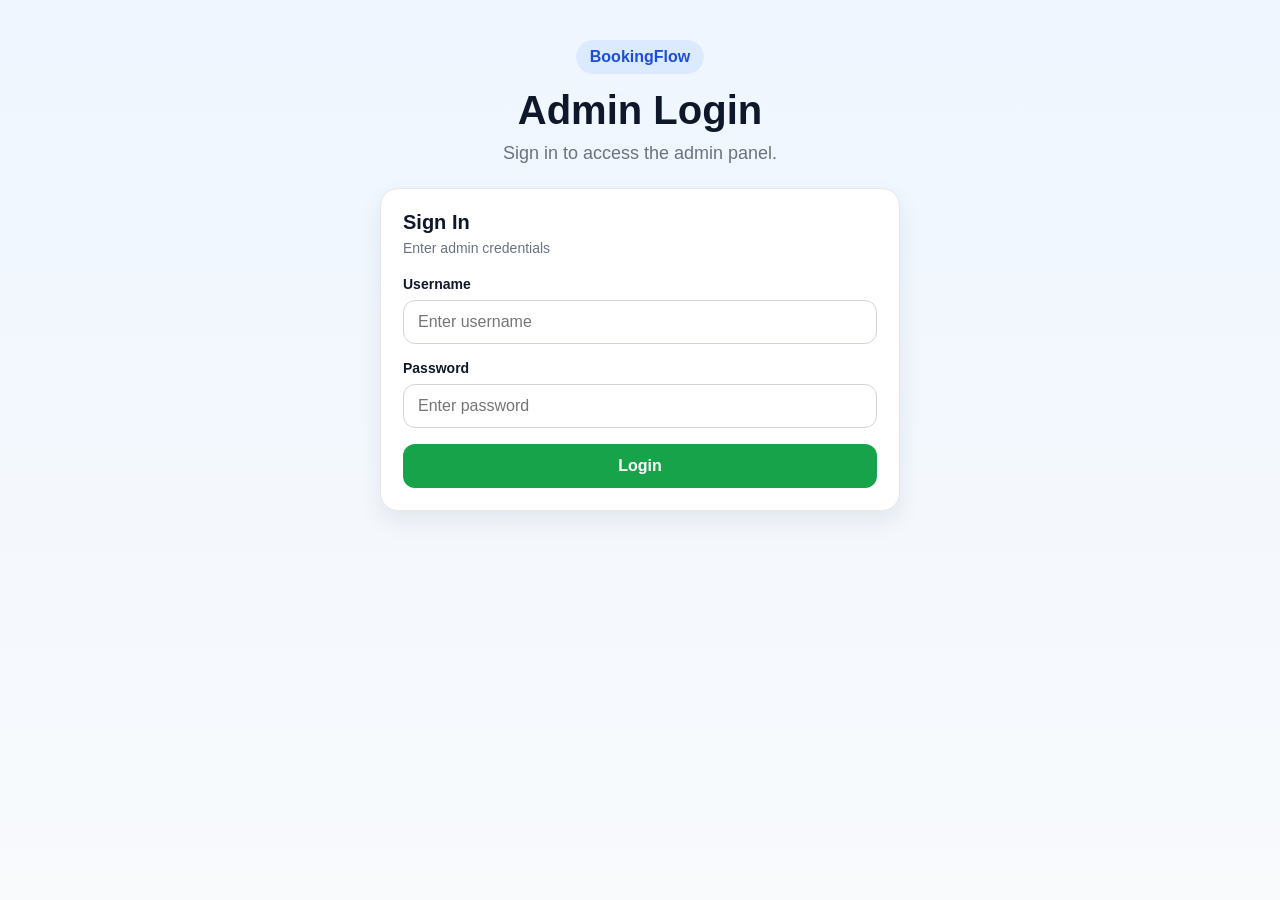
==== wwwroot/login.html @ ee4aae32 "Booking MVP ready for deploy" ====
<!DOCTYPE html>
<html lang="en">
<head>
    <meta charset="UTF-8" />
    <meta name="viewport" content="width=device-width, initial-scale=1" />
    <title>Admin Login</title>
    <link rel="stylesheet" href="styles.css" />
</head>
<body class="public-page">
    <main class="public-wrapper">
        <section class="public-hero">
            <div class="public-brand">BookingFlow</div>
            <h1>Admin Login</h1>
            <p>Sign in to access the admin panel.</p>
        </section>

        <section class="panel public-panel login-panel">
            <div class="panel-header">
                <h3>Sign In</h3>
                <p>Enter admin credentials</p>
            </div>

            <section id="messageBox"></section>

            <div class="form-grid">
                <div class="form-group full-width">
                    <label for="usernameInput">Username</label>
                    <input id="usernameInput" type="text" placeholder="Enter username" />
                </div>

                <div class="form-group full-width">
                    <label for="passwordInput">Password</label>
                    <input id="passwordInput" type="password" placeholder="Enter password" />
                </div>

                <div class="form-group full-width">
                    <button id="loginBtn" class="success-btn">Login</button>
                </div>
            </div>
        </section>
    </main>

    <script src="login.js"></script>
</body>
</html>
---- wwwroot/styles.css ----
:root {
    --bg: #0f172a;
    --bg-soft: #111827;
    --panel: #ffffff;
    --panel-border: #e5e7eb;
    --text: #0f172a;
    --muted: #6b7280;
    --primary: #2563eb;
    --primary-hover: #1d4ed8;
    --success: #16a34a;
    --success-hover: #15803d;
    --secondary: #f3f4f6;
    --secondary-hover: #e5e7eb;
    --danger-bg: #fef2f2;
    --danger-text: #b91c1c;
    --ok-bg: #ecfdf3;
    --ok-text: #166534;
    --slot-bg: #eff6ff;
    --slot-border: #bfdbfe;
    --slot-selected: #2563eb;
    --slot-selected-text: #ffffff;
    --shadow: 0 10px 25px rgba(15, 23, 42, 0.08);
    --radius: 18px;
}

* {
    box-sizing: border-box;
}

html, body {
    margin: 0;
    padding: 0;
    font-family: Inter, Arial, sans-serif;
    background: #f8fafc;
    color: var(--text);
}

body {
    min-height: 100vh;
}

button,
input,
select {
    font: inherit;
}

.app-shell {
    min-height: 100vh;
    display: grid;
    grid-template-columns: 280px 1fr;
}

.sidebar {
    background: linear-gradient(180deg, #0f172a 0%, #111827 100%);
    color: white;
    padding: 28px 22px;
    display: flex;
    flex-direction: column;
    gap: 28px;
}

.brand {
    display: flex;
    align-items: center;
    gap: 14px;
}

.brand-logo {
    width: 48px;
    height: 48px;
    border-radius: 14px;
    background: linear-gradient(135deg, #3b82f6, #8b5cf6);
    display: grid;
    place-items: center;
    font-weight: 800;
    font-size: 24px;
}

.brand h1 {
    margin: 0;
    font-size: 22px;
}

.brand p {
    margin: 4px 0 0 0;
    color: #cbd5e1;
    font-size: 13px;
}

.nav {
    display: flex;
    flex-direction: column;
    gap: 10px;
}

.nav-link {
    border: none;
    text-align: left;
    padding: 14px 16px;
    border-radius: 14px;
    background: transparent;
    color: #cbd5e1;
    cursor: pointer;
    transition: 0.2s ease;
}

.nav-link:hover {
    background: rgba(255, 255, 255, 0.08);
    color: white;
}

.nav-link.active {
    background: rgba(37, 99, 235, 0.22);
    color: white;
    border: 1px solid rgba(96, 165, 250, 0.3);
}

.sidebar-footer {
    margin-top: auto;
    color: #94a3b8;
    font-size: 13px;
}

.sidebar-footer p {
    margin: 0 0 4px 0;
    color: white;
    font-weight: 600;
}

.main-content {
    padding: 32px;
}

.topbar {
    display: flex;
    justify-content: space-between;
    align-items: flex-start;
    gap: 20px;
    margin-bottom: 24px;
}

.topbar h2 {
    margin: 0;
    font-size: 30px;
}

.topbar p {
    margin: 6px 0 0 0;
    color: var(--muted);
}

.view {
    display: none;
}

.view.active {
    display: block;
}

.grid-layout {
    display: grid;
    grid-template-columns: repeat(2, minmax(280px, 1fr));
    gap: 20px;
    margin-bottom: 20px;
}

.panel {
    background: var(--panel);
    border: 1px solid var(--panel-border);
    border-radius: var(--radius);
    padding: 22px;
    box-shadow: var(--shadow);
    margin-bottom: 20px;
}

.panel-header {
    margin-bottom: 20px;
}

.panel-header-row {
    display: flex;
    justify-content: space-between;
    align-items: center;
    gap: 16px;
}

.panel-header h3 {
    margin: 0;
    font-size: 20px;
}

.panel-header p {
    margin: 6px 0 0 0;
    color: var(--muted);
    font-size: 14px;
}

.form-grid {
    display: grid;
    grid-template-columns: repeat(2, minmax(180px, 1fr));
    gap: 16px;
}

.form-group {
    display: flex;
    flex-direction: column;
    gap: 8px;
}

.form-group.full-width {
    grid-column: 1 / -1;
}

label {
    font-weight: 600;
    font-size: 14px;
}

input,
select {
    width: 100%;
    border: 1px solid #d1d5db;
    background: #fff;
    border-radius: 12px;
    padding: 12px 14px;
    outline: none;
    transition: border-color 0.15s ease, box-shadow 0.15s ease;
}

input:focus,
select:focus {
    border-color: #60a5fa;
    box-shadow: 0 0 0 4px rgba(96, 165, 250, 0.15);
}

.primary-btn,
.secondary-btn,
.success-btn {
    border: none;
    border-radius: 12px;
    padding: 13px 16px;
    font-weight: 700;
    cursor: pointer;
    transition: 0.2s ease;
}

.primary-btn {
    background: var(--primary);
    color: white;
}

.primary-btn:hover {
    background: var(--primary-hover);
}

.secondary-btn {
    background: var(--secondary);
    color: var(--text);
}

.secondary-btn:hover {
    background: var(--secondary-hover);
}

.success-btn {
    background: var(--success);
    color: white;
}

.success-btn:hover {
    background: var(--success-hover);
}

.selected-slot-box {
    border: 1px dashed #cbd5e1;
    background: #f8fafc;
    border-radius: 14px;
    padding: 16px;
    display: flex;
    flex-direction: column;
    gap: 6px;
}

.slot-label {
    color: var(--muted);
    font-size: 13px;
    text-transform: uppercase;
    letter-spacing: 0.06em;
}

.slot-list {
    display: grid;
    grid-template-columns: repeat(auto-fill, minmax(170px, 1fr));
    gap: 12px;
}

.slot-btn {
    border: 1px solid var(--slot-border);
    background: var(--slot-bg);
    color: #1e3a8a;
    border-radius: 14px;
    padding: 14px 12px;
    cursor: pointer;
    font-weight: 600;
    transition: 0.2s ease;
}

.slot-btn:hover {
    transform: translateY(-1px);
    box-shadow: 0 8px 20px rgba(37, 99, 235, 0.12);
}

.slot-btn.selected {
    background: var(--slot-selected);
    color: var(--slot-selected-text);
    border-color: var(--slot-selected);
}

.empty-state {
    min-height: 80px;
    display: flex;
    align-items: center;
    justify-content: center;
    color: var(--muted);
    border: 1px dashed #cbd5e1;
    border-radius: 14px;
    background: #f8fafc;
}

.table-wrapper {
    overflow-x: auto;
}

.bookings-table {
    width: 100%;
    border-collapse: collapse;
}

.bookings-table thead th {
    text-align: left;
    font-size: 13px;
    text-transform: uppercase;
    letter-spacing: 0.04em;
    color: var(--muted);
    padding: 14px 12px;
    border-bottom: 1px solid #e5e7eb;
}

.bookings-table tbody td {
    padding: 14px 12px;
    border-bottom: 1px solid #f1f5f9;
    vertical-align: top;
}

.bookings-table tbody tr:hover {
    background: #f8fafc;
}

.empty-row {
    text-align: center;
    color: var(--muted);
    padding: 30px 12px !important;
}

.message {
    border-radius: 14px;
    padding: 14px 16px;
    margin-bottom: 20px;
    font-weight: 600;
}

.message.success {
    background: var(--ok-bg);
    color: var(--ok-text);
    border: 1px solid #bbf7d0;
}

.message.error {
    background: var(--danger-bg);
    color: var(--danger-text);
    border: 1px solid #fecaca;
}

@media (max-width: 1100px) {
    .app-shell {
        grid-template-columns: 1fr;
    }

    .sidebar {
        padding-bottom: 16px;
    }

    .main-content {
        padding: 20px;
    }

    .grid-layout {
        grid-template-columns: 1fr;
    }
}

@media (max-width: 700px) {
    .topbar {
        flex-direction: column;
        align-items: stretch;
    }

    .form-grid {
        grid-template-columns: 1fr;
    }

    .panel-header-row {
        flex-direction: column;
        align-items: stretch;
    }
}
.filter-bar {
    display: flex;
    justify-content: space-between;
    align-items: end;
    gap: 16px;
    margin-bottom: 20px;
    flex-wrap: wrap;
}

.form-group.small {
    min-width: 220px;
}

.filter-actions {
    display: flex;
    gap: 10px;
    flex-wrap: wrap;
}

.table-action-btn {
    border: none;
    border-radius: 10px;
    padding: 9px 12px;
    cursor: pointer;
    font-weight: 700;
}

.danger-btn {
    background: #fee2e2;
    color: #b91c1c;
}

.danger-btn:hover {
    background: #fecaca;
}
.public-page {
    background: linear-gradient(180deg, #eff6ff 0%, #f8fafc 100%);
}

.public-wrapper {
    max-width: 980px;
    margin: 0 auto;
    padding: 40px 20px 60px;
}

.public-hero {
    text-align: center;
    margin-bottom: 24px;
}

.public-brand {
    display: inline-block;
    padding: 8px 14px;
    border-radius: 999px;
    background: #dbeafe;
    color: #1d4ed8;
    font-weight: 700;
    margin-bottom: 14px;
}

.public-hero h1 {
    margin: 0 0 10px 0;
    font-size: 40px;
}

.public-hero p {
    margin: 0;
    color: var(--muted);
    font-size: 18px;
}

.public-panel {
    max-width: 860px;
    margin: 0 auto;
}

.public-slots-panel {
    margin-top: 24px;
    margin-bottom: 24px;
}
.login-panel {
    max-width: 520px;
}

.topbar-actions {
    display: flex;
    gap: 10px;
    flex-wrap: wrap;
}
.single-grid {
    grid-template-columns: 1fr;
}
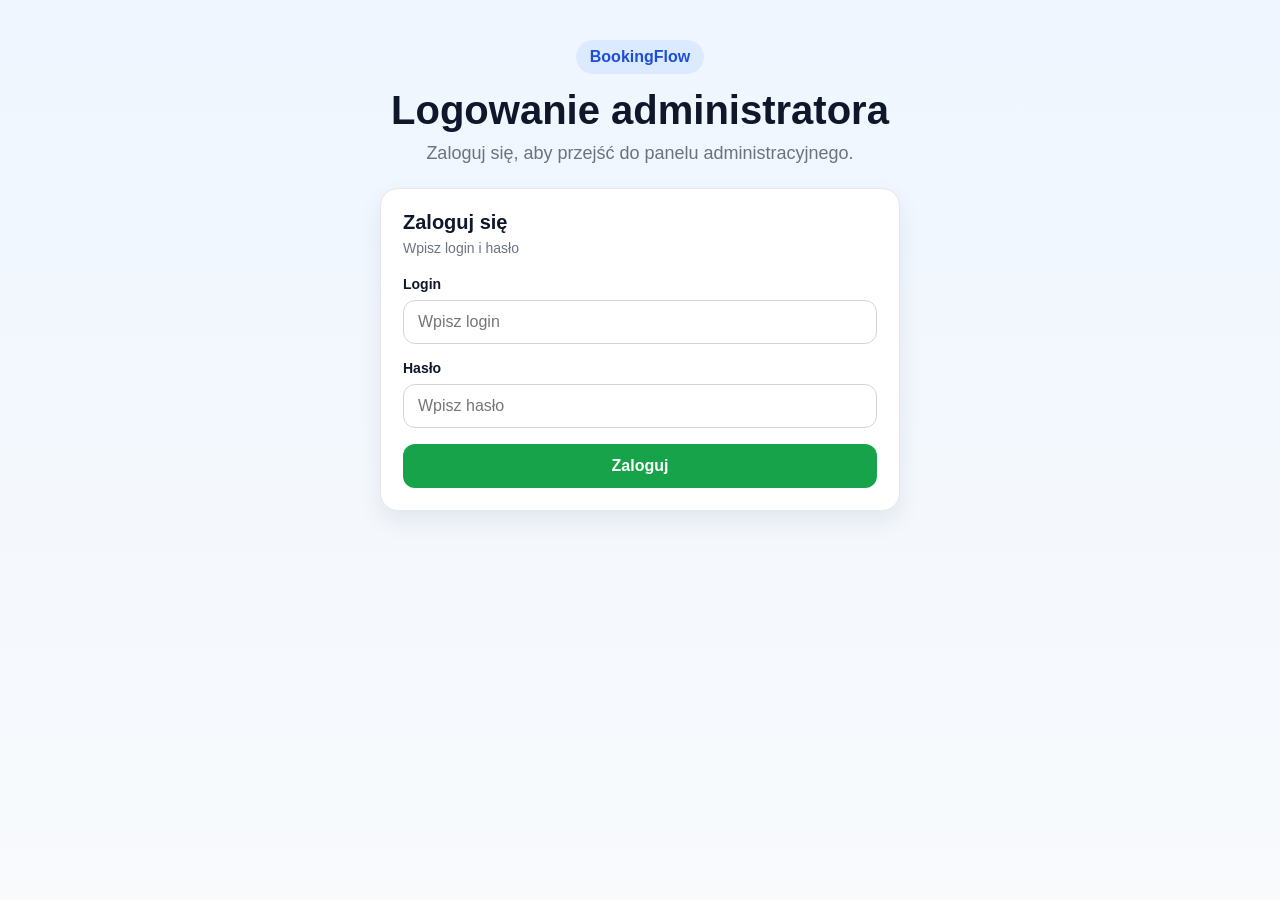
==== commit 1e1196fb: "Add multi-business frontend support" ====
--- a/wwwroot/login.html
+++ b/wwwroot/login.html
@@ -1,40 +1,40 @@
 <!DOCTYPE html>
-<html lang="en">
+<html lang="pl">
 <head>
     <meta charset="UTF-8" />
     <meta name="viewport" content="width=device-width, initial-scale=1" />
-    <title>Admin Login</title>
+    <title>Logowanie administratora</title>
     <link rel="stylesheet" href="styles.css" />
 </head>
 <body class="public-page">
     <main class="public-wrapper">
         <section class="public-hero">
             <div class="public-brand">BookingFlow</div>
-            <h1>Admin Login</h1>
-            <p>Sign in to access the admin panel.</p>
+            <h1>Logowanie administratora</h1>
+            <p>Zaloguj się, aby przejść do panelu administracyjnego.</p>
         </section>
 
         <section class="panel public-panel login-panel">
             <div class="panel-header">
-                <h3>Sign In</h3>
-                <p>Enter admin credentials</p>
+                <h3>Zaloguj się</h3>
+                <p>Wpisz login i hasło</p>
             </div>
 
             <section id="messageBox"></section>
 
             <div class="form-grid">
                 <div class="form-group full-width">
-                    <label for="usernameInput">Username</label>
-                    <input id="usernameInput" type="text" placeholder="Enter username" />
+                    <label for="usernameInput">Login</label>
+                    <input id="usernameInput" type="text" placeholder="Wpisz login" />
                 </div>
 
                 <div class="form-group full-width">
-                    <label for="passwordInput">Password</label>
-                    <input id="passwordInput" type="password" placeholder="Enter password" />
+                    <label for="passwordInput">Hasło</label>
+                    <input id="passwordInput" type="password" placeholder="Wpisz hasło" />
                 </div>
 
                 <div class="form-group full-width">
-                    <button id="loginBtn" class="success-btn">Login</button>
+                    <button id="loginBtn" class="success-btn">Zaloguj</button>
                 </div>
             </div>
         </section>
